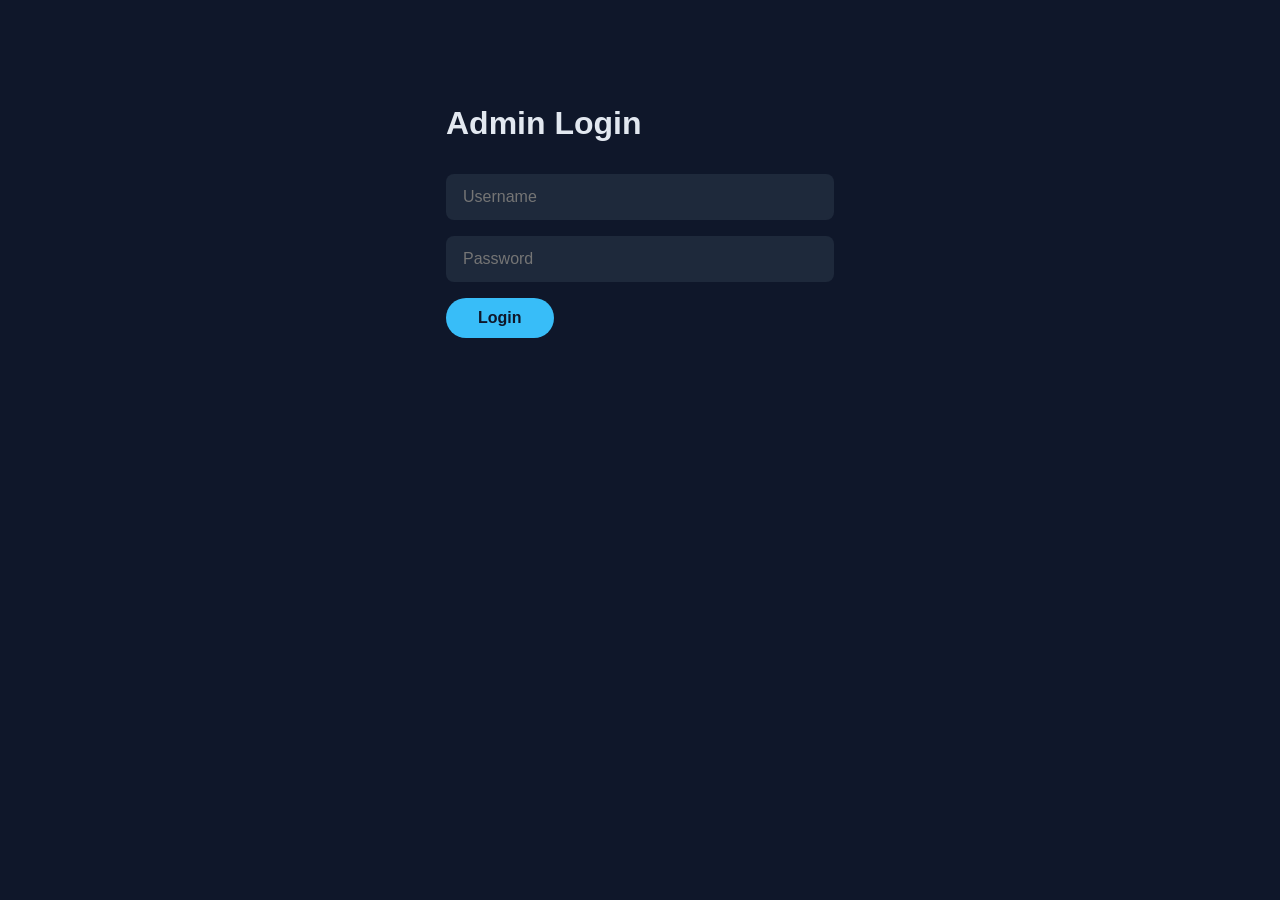
==== PortfolioApi/wwwroot/admin/index.html @ 1032b863 "Add project files." ====
﻿<!DOCTYPE html>
<html lang="en" dir="ltr">
<head>
    <meta charset="UTF-8">
    <meta name="viewport" content="width=device-width, initial-scale=1.0">
    <meta name="robots" content="noindex">
    <title>Admin Dashboard</title>
    <link rel="stylesheet" href="../css/style.css">
    <link rel="stylesheet" href="admin.css">
</head>
<body>

    <main id="login-view" class="admin-login">
        <h1>Admin Login</h1>
        <form id="login-form" class="contact-form">
            <input type="text" id="login-username" placeholder="Username" required autocomplete="username">
            <input type="password" id="login-password" placeholder="Password" required autocomplete="current-password">
            <button type="submit">Login</button>
            <p id="login-status" role="status"></p>
        </form>
    </main>

    <div id="dashboard-view" hidden>
        <header class="admin-bar">
            <h1>Dashboard</h1>
            <button id="logout-button" type="button">Logout</button>
        </header>

        <main>
            <section id="stats-admin">
                <h2>Overview</h2>
                <div class="stats-grid">
                    <div class="stat-card">
                        <span class="stat-value" id="stat-total">–</span>
                        <span class="stat-label">Total visits</span>
                    </div>
                    <div class="stat-card">
                        <span class="stat-value" id="stat-today">–</span>
                        <span class="stat-label">Today</span>
                    </div>
                    <div class="stat-card">
                        <span class="stat-value" id="stat-week">–</span>
                        <span class="stat-label">Last 7 days</span>
                    </div>
                    <div class="stat-card">
                        <span class="stat-value" id="stat-unread">–</span>
                        <span class="stat-label">Unread messages</span>
                    </div>
                </div>
            </section>

            <section id="projects-admin">
                <div class="section-head">
                    <h2>Projects</h2>
                    <button id="add-project-button" type="button" class="primary-button">+ Add project</button>
                </div>

                <form id="project-form" class="contact-form project-form" hidden>
                    <h3 id="project-form-title">New project</h3>
                    <input type="text" id="project-name" placeholder="Name" required maxlength="100">
                    <textarea id="project-description" placeholder="Description" rows="4" required></textarea>
                    <input type="url" id="project-image" placeholder="Image URL (optional)">
                    <input type="url" id="project-link" placeholder="Project link (optional)">
                    <label id="project-active-label" class="checkbox-label" hidden>
                        <input type="checkbox" id="project-active" checked> Visible on the site
                    </label>
                    <div class="form-actions">
                        <button type="submit">Save</button>
                        <button type="button" id="project-cancel" class="secondary-button">Cancel</button>
                    </div>
                    <p id="project-form-status" role="status"></p>
                </form>

                <div class="table-wrap">
                    <table class="admin-table">
                        <thead>
                            <tr>
                                <th>Name</th>
                                <th>Status</th>
                                <th>Created</th>
                                <th>Actions</th>
                            </tr>
                        </thead>
                        <tbody id="projects-body"></tbody>
                    </table>
                </div>
            </section>

            <section id="skills-admin">
                <div class="section-head">
                    <h2>Skills</h2>
                    <button id="add-skill-button" type="button" class="primary-button">+ Add skill</button>
                </div>

                <form id="skill-form" class="contact-form project-form" hidden>
                    <h3 id="skill-form-title">New skill</h3>
                    <input type="text" id="skill-name" placeholder="Name" required maxlength="50">
                    <input type="text" id="skill-category" placeholder="Category" required maxlength="50" list="skill-categories">
                    <datalist id="skill-categories">
                        <option value="Backend"></option>
                        <option value="Frontend"></option>
                        <option value="Database"></option>
                        <option value="Tools"></option>
                    </datalist>
                    <label for="skill-level" class="range-label">Level: <span id="skill-level-value">70</span>%</label>
                    <input type="range" id="skill-level" min="0" max="100" value="70">
                    <label class="checkbox-label">
                        <input type="checkbox" id="skill-active" checked> Visible on the site
                    </label>
                    <div class="form-actions">
                        <button type="submit">Save</button>
                        <button type="button" id="skill-cancel" class="secondary-button">Cancel</button>
                    </div>
                    <p id="skill-form-status" role="status"></p>
                </form>

                <div class="table-wrap">
                    <table class="admin-table">
                        <thead>
                            <tr>
                                <th>Name</th>
                                <th>Category</th>
                                <th>Level</th>
                                <th>Status</th>
                                <th>Actions</th>
                            </tr>
                        </thead>
                        <tbody id="skills-body"></tbody>
                    </table>
                </div>
            </section>

            <section id="messages-admin">
                <h2>Messages</h2>
                <div id="messages-list" class="messages-list"></div>
            </section>
        </main>

    </div>

    <script src="admin.js"></script>
</body>
</html>
---- PortfolioApi/wwwroot/css/style.css ----
﻿/*
    CSS Variables for Dark Theme
*/
:root {
    --bg: #0f172a;
    --surface: #1e293b;
    --text: #e2e8f0;
    --muted: #94a3b8;
    --accent: #38bdf8;
}

* {
    box-sizing: border-box;
    margin: 0;
    padding: 0;
}

body {
    font-family: "Segoe UI", Tahoma, Arial, sans-serif;
    background: var(--bg);
    color: var(--text);
    line-height: 1.7;
}

.hero {
    text-align: center;
    padding: 5rem 1rem 4rem;
    background: linear-gradient(135deg, #1e3a8a, #0f172a);
}

    .hero h1 {
        font-size: clamp(2rem, 6vw, 3.5rem);
    }

    .hero p {
        color: var(--muted);
        font-size: 1.2rem;
        margin-top: 0.5rem;
    }

main {
    max-width: 1100px;
    margin: 0 auto;
    padding: 3rem 1rem;
}

section h2 {
    font-size: 1.8rem;
    margin-bottom: 1.5rem;
    border-inline-start: 4px solid var(--accent);
    padding-inline-start: 0.75rem;
}

.grid {
    display: grid;
    grid-template-columns: repeat(auto-fill, minmax(280px, 1fr));
    gap: 1.5rem;
}

.card {
    background: var(--surface);
    border-radius: 12px;
    padding: 1.5rem;
    display: flex;
    flex-direction: column;
    gap: 0.6rem;
    transition: transform 0.2s, box-shadow 0.2s;
}

    .card:hover {
        transform: translateY(-4px);
        box-shadow: 0 10px 25px rgba(0, 0, 0, 0.35);
    }

    .card h3 {
        color: var(--accent);
    }

    .card p {
        flex-grow: 1;
    }

    .card small {
        color: var(--muted);
    }

    .card a {
        align-self: flex-start;
        color: var(--accent);
        text-decoration: none;
        border: 1px solid var(--accent);
        padding: 0.35rem 0.9rem;
        border-radius: 999px;
        transition: background 0.2s, color 0.2s;
    }

        .card a:hover {
            background: var(--accent);
            color: var(--bg);
        }
        /*
            Skills Section 
        */

section + section {
    margin-top: 3rem;
}

.skill-group {
    background: var(--surface);
    border-radius: 12px;
    padding: 1.5rem;
}

    .skill-group h3 {
        color: var(--accent);
        margin-bottom: 1rem;
    }

.skill {
    margin-bottom: 1rem;
}

.skill-label {
    display: flex;
    justify-content: space-between;
    margin-bottom: 0.3rem;
}

.skill-bar {
    height: 8px;
    background: var(--bg);
    border-radius: 999px;
    overflow: hidden;
}

.skill-fill {
    height: 100%;
    background: var(--accent);
    border-radius: 999px;
}
/*
    img mousaab 
*/
.avatar {
    width: 140px;
    height: 140px;
    border-radius: 50%;
    object-fit: cover;
    border: 4px solid var(--accent);
    margin-top: 1.5rem;
    margin-bottom: 1rem;
}

/*
    Message Section
*/
.contact-form {
    display: flex;
    flex-direction: column;
    gap: 1rem;
    max-width: 600px;
}

    .contact-form input,
    .contact-form textarea {
        background: var(--surface);
        color: var(--text);
        border: 1px solid transparent;
        border-radius: 8px;
        padding: 0.8rem 1rem;
        font-family: inherit;
        font-size: 1rem;
    }

        .contact-form input:focus,
        .contact-form textarea:focus {
            outline: none;
            border-color: var(--accent);
        }

    .contact-form textarea {
        resize: vertical;
    }

    .contact-form button {
        align-self: flex-start;
        background: var(--accent);
        color: var(--bg);
        border: none;
        border-radius: 999px;
        padding: 0.7rem 2rem;
        font-size: 1rem;
        font-weight: bold;
        cursor: pointer;
        transition: opacity 0.2s;
    }

        .contact-form button:hover {
            opacity: 0.85;
        }

        .contact-form button:disabled {
            opacity: 0.5;
            cursor: not-allowed;
        }

#form-status {
    color: var(--muted);
}
/*
    Light Theme
*/
:root[data-theme="light"] {
    --bg: #f1f5f9;
    --surface: #ffffff;
    --text: #0f172a;
    --muted: #475569;
    --accent: #0284c7;
}

.hero {
    position: relative;
}

    .hero h1 {
        color: #f8fafc;
    }

    .hero p {
        color: #cbd5e1;
    }

.card:hover {
    box-shadow: 0 10px 25px rgba(0, 0, 0, 0.2);
}

.theme-toggle {
    position: absolute;
    top: 1rem;
    inset-inline-end: 1rem;
    width: 44px;
    height: 44px;
    border-radius: 50%;
    border: 1px solid rgba(255, 255, 255, 0.4);
    background: rgba(255, 255, 255, 0.12);
    font-size: 1.2rem;
    cursor: pointer;
    transition: background 0.2s;
}

    .theme-toggle:hover {
        background: rgba(255, 255, 255, 0.25);
    }
---- PortfolioApi/wwwroot/admin/admin.css ----
﻿.admin-login {
    max-width: 420px;
    margin: 0 auto;
    padding-top: 6rem;
}

    .admin-login h1 {
        margin-bottom: 1.5rem;
    }

.admin-bar {
    display: flex;
    justify-content: space-between;
    align-items: center;
    padding: 1rem 1.5rem;
    background: var(--surface);
}

    .admin-bar button {
        background: transparent;
        color: var(--accent);
        border: 1px solid var(--accent);
        border-radius: 999px;
        padding: 0.4rem 1.2rem;
        cursor: pointer;
    }

        .admin-bar button:hover {
            background: var(--accent);
            color: var(--bg);
        }
.table-wrap {
    overflow-x: auto;
}

.admin-table {
    width: 100%;
    border-collapse: collapse;
    background: var(--surface);
    border-radius: 12px;
    overflow: hidden;
}

    .admin-table th,
    .admin-table td {
        padding: 0.8rem 1rem;
        text-align: start;
        border-bottom: 1px solid var(--bg);
    }

    .admin-table th {
        color: var(--muted);
        font-weight: 600;
    }

.badge {
    display: inline-block;
    padding: 0.1rem 0.7rem;
    border-radius: 999px;
    font-size: 0.85rem;
}

.badge-on {
    background: rgba(74, 222, 128, 0.15);
    color: #4ade80;
}

.badge-off {
    background: rgba(148, 163, 184, 0.15);
    color: var(--muted);
}
[hidden] {
    display: none !important;
}

.section-head {
    display: flex;
    justify-content: space-between;
    align-items: center;
    gap: 1rem;
    margin-bottom: 1.5rem;
}

    .section-head h2 {
        margin-bottom: 0;
    }

.primary-button {
    background: var(--accent);
    color: var(--bg);
    border: none;
    border-radius: 999px;
    padding: 0.5rem 1.2rem;
    font-weight: bold;
    cursor: pointer;
}

.project-form {
    margin-bottom: 2rem;
}

    .project-form h3 {
        color: var(--accent);
    }

    .project-form input[type="checkbox"] {
        width: auto;
        padding: 0;
        accent-color: var(--accent);
    }

.checkbox-label {
    display: flex;
    align-items: center;
    gap: 0.5rem;
}

.form-actions {
    display: flex;
    gap: 0.75rem;
}

.project-form .secondary-button {
    background: transparent;
    color: var(--accent);
    border: 1px solid var(--accent);
}

.table-button {
    background: transparent;
    color: var(--accent);
    border: 1px solid var(--accent);
    border-radius: 999px;
    padding: 0.25rem 0.9rem;
    cursor: pointer;
}

    .table-button:hover {
        background: var(--accent);
        color: var(--bg);
    }
    .table-button + .table-button {
        margin-inline-start: 0.5rem;
    }

    .table-button.danger {
        color: #f87171;
        border-color: #f87171;
    }

        .table-button.danger:hover {
            background: #f87171;
            color: var(--bg);
        }
.project-form input[type="range"] {
    padding: 0;
    background: transparent;
    accent-color: var(--accent);
}

.range-label {
    color: var(--muted);
}
#projects-admin,
#skills-admin,
#stats-admin,
#messages-admin {
    margin-bottom: 3rem;
}
.stats-grid {
    display: grid;
    grid-template-columns: repeat(auto-fit, minmax(180px, 1fr));
    gap: 1rem;
}

.stat-card {
    background: var(--surface);
    border-radius: 12px;
    padding: 1.2rem 1.5rem;
    display: flex;
    flex-direction: column;
    gap: 0.2rem;
}

.stat-value {
    font-size: 2rem;
    font-weight: bold;
    color: var(--accent);
    line-height: 1.2;
}

.stat-label {
    color: var(--muted);
}

.messages-list {
    display: flex;
    flex-direction: column;
    gap: 1rem;
}

.message-card {
    background: var(--surface);
    border-radius: 12px;
    padding: 1.2rem 1.5rem;
    border-inline-start: 4px solid transparent;
    display: flex;
    flex-direction: column;
    gap: 0.5rem;
}

    .message-card.unread {
        border-inline-start-color: var(--accent);
    }

    .message-card > a {
        align-self: flex-start;
    }

.message-head {
    display: flex;
    justify-content: space-between;
    flex-wrap: wrap;
    gap: 0.5rem 1rem;
}

.message-meta {
    color: var(--muted);
    font-size: 0.9rem;
}

.message-content {
    white-space: pre-wrap;
    overflow-wrap: anywhere;
}

.message-actions {
    display: flex;
    gap: 0.5rem;
}
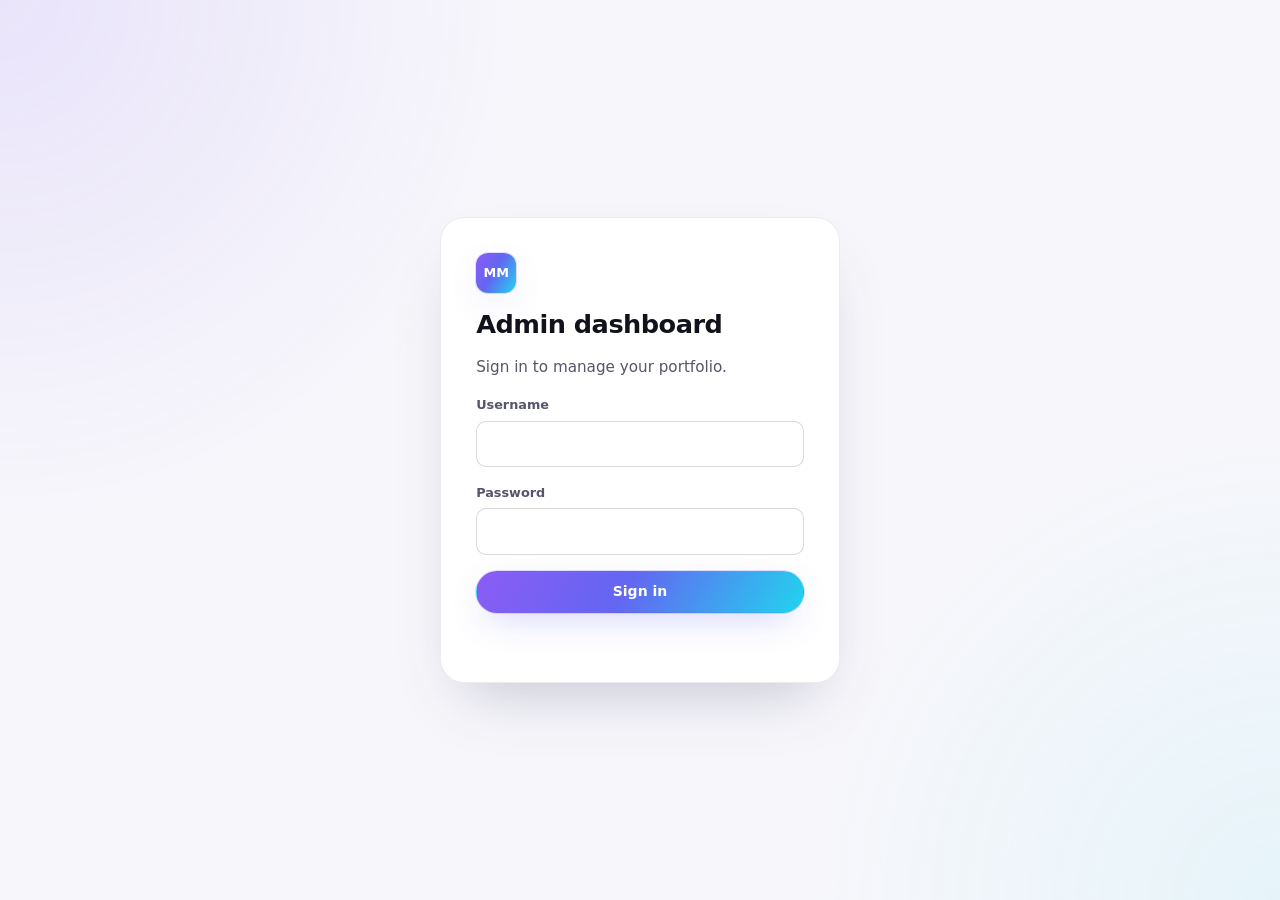
==== commit cfb5ba75: "Add education, experience, certifications, CV and admin CRUD Backend - New Education, Experience, Ce" ====
--- a/PortfolioApi/wwwroot/admin/index.html
+++ b/PortfolioApi/wwwroot/admin/index.html
@@ -4,140 +4,58 @@
     <meta charset="UTF-8">
     <meta name="viewport" content="width=device-width, initial-scale=1.0">
     <meta name="robots" content="noindex">
-    <title>Admin Dashboard</title>
-    <link rel="stylesheet" href="../css/style.css">
+    <title>Admin — Portfolio</title>
+    <link rel="icon" href="../images/favicon.svg" type="image/svg+xml">
+    <script src="../js/theme-init.js"></script>
+    <link rel="stylesheet" href="../css/tokens.css">
     <link rel="stylesheet" href="admin.css">
+    <script type="module" src="js/main.js"></script>
 </head>
 <body>
-
-    <main id="login-view" class="admin-login">
-        <h1>Admin Login</h1>
-        <form id="login-form" class="contact-form">
-            <input type="text" id="login-username" placeholder="Username" required autocomplete="username">
-            <input type="password" id="login-password" placeholder="Password" required autocomplete="current-password">
-            <button type="submit">Login</button>
-            <p id="login-status" role="status"></p>
+    <!-- ============ Login ============ -->
+    <main id="login-view" class="login" hidden>
+        <form id="login-form" class="login__card">
+            <span class="brand-mark">MM</span>
+            <h1>Admin dashboard</h1>
+            <p class="muted">Sign in to manage your portfolio.</p>
+            <label class="field">
+                <span>Username</span>
+                <input type="text" id="login-username" required autocomplete="username">
+            </label>
+            <label class="field">
+                <span>Password</span>
+                <input type="password" id="login-password" required autocomplete="current-password">
+            </label>
+            <button type="submit" class="btn btn--primary btn--block">Sign in</button>
+            <p id="login-status" class="status" role="status"></p>
         </form>
     </main>
 
-    <div id="dashboard-view" hidden>
-        <header class="admin-bar">
-            <h1>Dashboard</h1>
-            <button id="logout-button" type="button">Logout</button>
-        </header>
+    <!-- ============ Dashboard ============ -->
+    <div id="dashboard-view" class="shell" hidden>
+        <aside class="sidebar">
+            <a class="sidebar__brand" href="/" target="_blank" rel="noopener">
+                <span class="brand-mark">MM</span>
+                <span>Portfolio<small>View site ↗</small></span>
+            </a>
+            <nav class="sidebar__nav" id="sidebar-nav" aria-label="Dashboard sections"></nav>
+            <button id="logout-button" type="button" class="btn btn--ghost btn--block">Log out</button>
+        </aside>
 
-        <main>
-            <section id="stats-admin">
-                <h2>Overview</h2>
-                <div class="stats-grid">
-                    <div class="stat-card">
-                        <span class="stat-value" id="stat-total">–</span>
-                        <span class="stat-label">Total visits</span>
-                    </div>
-                    <div class="stat-card">
-                        <span class="stat-value" id="stat-today">–</span>
-                        <span class="stat-label">Today</span>
-                    </div>
-                    <div class="stat-card">
-                        <span class="stat-value" id="stat-week">–</span>
-                        <span class="stat-label">Last 7 days</span>
-                    </div>
-                    <div class="stat-card">
-                        <span class="stat-value" id="stat-unread">–</span>
-                        <span class="stat-label">Unread messages</span>
-                    </div>
-                </div>
-            </section>
-
-            <section id="projects-admin">
-                <div class="section-head">
-                    <h2>Projects</h2>
-                    <button id="add-project-button" type="button" class="primary-button">+ Add project</button>
-                </div>
-
-                <form id="project-form" class="contact-form project-form" hidden>
-                    <h3 id="project-form-title">New project</h3>
-                    <input type="text" id="project-name" placeholder="Name" required maxlength="100">
-                    <textarea id="project-description" placeholder="Description" rows="4" required></textarea>
-                    <input type="url" id="project-image" placeholder="Image URL (optional)">
-                    <input type="url" id="project-link" placeholder="Project link (optional)">
-                    <label id="project-active-label" class="checkbox-label" hidden>
-                        <input type="checkbox" id="project-active" checked> Visible on the site
-                    </label>
-                    <div class="form-actions">
-                        <button type="submit">Save</button>
-                        <button type="button" id="project-cancel" class="secondary-button">Cancel</button>
-                    </div>
-                    <p id="project-form-status" role="status"></p>
-                </form>
-
-                <div class="table-wrap">
-                    <table class="admin-table">
-                        <thead>
-                            <tr>
-                                <th>Name</th>
-                                <th>Status</th>
-                                <th>Created</th>
-                                <th>Actions</th>
-                            </tr>
-                        </thead>
-                        <tbody id="projects-body"></tbody>
-                    </table>
-                </div>
-            </section>
-
-            <section id="skills-admin">
-                <div class="section-head">
-                    <h2>Skills</h2>
-                    <button id="add-skill-button" type="button" class="primary-button">+ Add skill</button>
-                </div>
-
-                <form id="skill-form" class="contact-form project-form" hidden>
-                    <h3 id="skill-form-title">New skill</h3>
-                    <input type="text" id="skill-name" placeholder="Name" required maxlength="50">
-                    <input type="text" id="skill-category" placeholder="Category" required maxlength="50" list="skill-categories">
-                    <datalist id="skill-categories">
-                        <option value="Backend"></option>
-                        <option value="Frontend"></option>
-                        <option value="Database"></option>
-                        <option value="Tools"></option>
-                    </datalist>
-                    <label for="skill-level" class="range-label">Level: <span id="skill-level-value">70</span>%</label>
-                    <input type="range" id="skill-level" min="0" max="100" value="70">
-                    <label class="checkbox-label">
-                        <input type="checkbox" id="skill-active" checked> Visible on the site
-                    </label>
-                    <div class="form-actions">
-                        <button type="submit">Save</button>
-                        <button type="button" id="skill-cancel" class="secondary-button">Cancel</button>
-                    </div>
-                    <p id="skill-form-status" role="status"></p>
-                </form>
-
-                <div class="table-wrap">
-                    <table class="admin-table">
-                        <thead>
-                            <tr>
-                                <th>Name</th>
-                                <th>Category</th>
-                                <th>Level</th>
-                                <th>Status</th>
-                                <th>Actions</th>
-                            </tr>
-                        </thead>
-                        <tbody id="skills-body"></tbody>
-                    </table>
-                </div>
-            </section>
-
-            <section id="messages-admin">
-                <h2>Messages</h2>
-                <div id="messages-list" class="messages-list"></div>
-            </section>
-        </main>
-
+        <main class="content" id="content" tabindex="-1"></main>
     </div>
 
-    <script src="admin.js"></script>
+    <dialog id="confirm-dialog" class="dialog">
+        <form method="dialog">
+            <h2 id="confirm-title">Are you sure?</h2>
+            <p id="confirm-text" class="muted"></p>
+            <div class="dialog__actions">
+                <button value="cancel" class="btn btn--ghost">Cancel</button>
+                <button value="ok" class="btn btn--danger">Delete</button>
+            </div>
+        </form>
+    </dialog>
+
+    <div id="toast" class="toast" role="status" aria-live="polite"></div>
 </body>
-</html>+</html>
--- a/PortfolioApi/wwwroot/css/tokens.css
+++ b/PortfolioApi/wwwroot/css/tokens.css
@@ -0,0 +1,91 @@
+/* =========================================================
+   Design tokens — the single source of truth for the look.
+   Dark is the default; [data-theme="light"] overrides.
+   ========================================================= */
+:root {
+    /* Brand gradient */
+    --c-violet: #8b5cf6;
+    --c-indigo: #6366f1;
+    --c-cyan: #22d3ee;
+    --c-pink: #ec4899;
+    --c-emerald: #34d399;
+    --grad-brand: linear-gradient(120deg, var(--c-violet) 0%, var(--c-indigo) 45%, var(--c-cyan) 100%);
+    --grad-brand-soft: linear-gradient(120deg, rgb(139 92 246 / .18), rgb(34 211 238 / .14));
+    --grad-text: linear-gradient(100deg, #c4b5fd 0%, #818cf8 35%, #22d3ee 70%, #a78bfa 100%);
+
+    /* Surfaces (dark) */
+    --bg: #07070d;
+    --bg-elev: #0d0d17;
+    --surface: rgb(255 255 255 / .035);
+    --surface-strong: rgb(255 255 255 / .06);
+    --surface-solid: #11111c;
+    --border: rgb(255 255 255 / .08);
+    --border-strong: rgb(255 255 255 / .16);
+
+    /* Text */
+    --text: #ececf4;
+    --text-muted: #9a9ab0;
+    --text-subtle: #6b6b82;
+    --on-accent: #ffffff;
+
+    /* Effects */
+    --glow: 0 0 0 1px rgb(139 92 246 / .25), 0 10px 40px -10px rgb(99 102 241 / .55);
+    --shadow-lg: 0 30px 60px -20px rgb(0 0 0 / .6);
+    --blob-opacity: .55;
+    --grid-line: rgb(255 255 255 / .045);
+    --code-bg: #0b0b14;
+
+    /* Typography */
+    --font-sans: "Inter", "Segoe UI Variable Text", "Segoe UI", system-ui, -apple-system, "Helvetica Neue", Arial, sans-serif;
+    --font-display: "Inter Display", "Segoe UI Variable Display", "Segoe UI", system-ui, -apple-system, sans-serif;
+    --font-mono: "JetBrains Mono", "Cascadia Code", "Fira Code", ui-monospace, Consolas, monospace;
+
+    --fs-xs: .75rem;
+    --fs-sm: .875rem;
+    --fs-base: 1rem;
+    --fs-lg: 1.125rem;
+    --fs-xl: clamp(1.25rem, 1.1rem + .6vw, 1.5rem);
+    --fs-2xl: clamp(2rem, 1.4rem + 2.6vw, 3.25rem);
+    --fs-hero: clamp(2.6rem, 1.6rem + 4.6vw, 5.2rem);
+
+    /* Spacing & shape */
+    --space-section: clamp(5rem, 3rem + 8vw, 9rem);
+    --radius-sm: 10px;
+    --radius: 16px;
+    --radius-lg: 24px;
+    --radius-pill: 999px;
+    --container: 1180px;
+    --nav-h: 72px;
+
+    /* Motion */
+    --ease-out: cubic-bezier(.16, 1, .3, 1);
+    --ease-spring: cubic-bezier(.34, 1.56, .64, 1);
+    --dur-fast: .2s;
+    --dur: .45s;
+    --dur-slow: .9s;
+
+    color-scheme: dark;
+}
+
+:root[data-theme="light"] {
+    --bg: #f7f7fb;
+    --bg-elev: #ffffff;
+    --surface: rgb(255 255 255 / .7);
+    --surface-strong: #ffffff;
+    --surface-solid: #ffffff;
+    --border: rgb(20 20 50 / .08);
+    --border-strong: rgb(20 20 50 / .16);
+
+    --text: #12121c;
+    --text-muted: #55556b;
+    --text-subtle: #8a8aa0;
+
+    --grad-text: linear-gradient(100deg, #7c3aed 0%, #4f46e5 40%, #0891b2 75%, #7c3aed 100%);
+    --glow: 0 0 0 1px rgb(99 102 241 / .2), 0 12px 36px -12px rgb(99 102 241 / .45);
+    --shadow-lg: 0 30px 60px -25px rgb(30 30 80 / .25);
+    --blob-opacity: .35;
+    --grid-line: rgb(20 20 60 / .05);
+    --code-bg: #0f0f1a;
+
+    color-scheme: light;
+}
--- a/PortfolioApi/wwwroot/admin/admin.css
+++ b/PortfolioApi/wwwroot/admin/admin.css
@@ -1,240 +1,271 @@
-﻿.admin-login {
-    max-width: 420px;
-    margin: 0 auto;
-    padding-top: 6rem;
-}
-
-    .admin-login h1 {
-        margin-bottom: 1.5rem;
-    }
-
-.admin-bar {
-    display: flex;
-    justify-content: space-between;
+﻿/* =========================================================
+   Admin dashboard — builds on the public site's tokens.css
+   ========================================================= */
+*, *::before, *::after { box-sizing: border-box; margin: 0; padding: 0; }
+[hidden] { display: none !important; }
+
+body {
+    min-height: 100vh;
+    font-family: var(--font-sans);
+    font-size: .95rem;
+    line-height: 1.55;
+    color: var(--text);
+    background: var(--bg);
+    -webkit-font-smoothing: antialiased;
+}
+
+/* Ambient glow on its own fixed layer (cheaper than background-attachment: fixed) */
+body::before {
+    content: "";
+    position: fixed;
+    inset: 0;
+    z-index: -1;
+    pointer-events: none;
+    background:
+        radial-gradient(900px circle at 0% 0%, rgb(139 92 246 / .12), transparent 60%),
+        radial-gradient(800px circle at 100% 100%, rgb(34 211 238 / .08), transparent 60%);
+}
+
+h1, h2, h3 { font-family: var(--font-display); letter-spacing: -.02em; line-height: 1.2; }
+a { color: inherit; }
+button, input, textarea, select { font: inherit; color: inherit; }
+img { display: block; max-width: 100%; }
+:focus-visible { outline: 2px solid var(--c-indigo); outline-offset: 2px; border-radius: 6px; }
+.muted { color: var(--text-muted); }
+.visually-hidden { position: absolute; width: 1px; height: 1px; overflow: hidden; clip: rect(0 0 0 0); }
+
+.brand-mark {
+    display: inline-grid;
+    place-items: center;
+    width: 40px;
+    height: 40px;
+    border-radius: 12px;
+    font-weight: 800;
+    font-size: .8rem;
+    color: #fff;
+    background: var(--grad-brand);
+    box-shadow: var(--glow);
+    flex-shrink: 0;
+}
+
+/* ---------- Buttons ---------- */
+.btn {
+    display: inline-flex;
     align-items: center;
-    padding: 1rem 1.5rem;
+    justify-content: center;
+    gap: .4rem;
+    padding: .6rem 1.1rem;
+    border-radius: var(--radius-pill);
+    border: 1px solid transparent;
+    font-weight: 600;
+    font-size: .875rem;
+    cursor: pointer;
+    white-space: nowrap;
+    transition: transform var(--dur-fast), background-color var(--dur-fast), border-color var(--dur-fast), opacity var(--dur-fast);
+}
+.btn:active { transform: scale(.97); }
+.btn:disabled { opacity: .6; cursor: progress; }
+.btn--primary { color: #fff; background: var(--grad-brand); box-shadow: var(--glow); }
+.btn--ghost { background: var(--surface); border-color: var(--border-strong); }
+.btn--ghost:hover { border-color: var(--c-indigo); }
+.btn--danger { color: #fff; background: #e11d48; }
+.btn--danger-ghost { color: #fb7185; background: transparent; border-color: rgb(251 113 133 / .35); }
+.btn--danger-ghost:hover { background: rgb(251 113 133 / .1); }
+.btn--sm { padding: .35rem .8rem; font-size: .8rem; }
+.btn--block { width: 100%; }
+
+/* ---------- Login ---------- */
+.login { display: grid; place-items: center; min-height: 100vh; padding: 1rem; }
+.login__card {
+    display: grid;
+    gap: 1rem;
+    width: min(400px, 100%);
+    padding: 2.2rem;
+    border-radius: var(--radius-lg);
+    background: var(--surface-solid);
+    border: 1px solid var(--border);
+    box-shadow: var(--shadow-lg);
+}
+.login__card h1 { font-size: 1.6rem; }
+
+/* ---------- Fields ---------- */
+.field, .form-field { display: grid; gap: .35rem; }
+.field span, .form-field__label { font-size: .8rem; font-weight: 600; color: var(--text-muted); }
+
+input:not([type=checkbox]):not([type=range]):not([type=file]), textarea, select {
+    width: 100%;
+    padding: .65rem .8rem;
+    border-radius: var(--radius-sm);
     background: var(--surface);
-}
-
-    .admin-bar button {
-        background: transparent;
-        color: var(--accent);
-        border: 1px solid var(--accent);
-        border-radius: 999px;
-        padding: 0.4rem 1.2rem;
-        cursor: pointer;
-    }
-
-        .admin-bar button:hover {
-            background: var(--accent);
-            color: var(--bg);
-        }
-.table-wrap {
-    overflow-x: auto;
-}
-
-.admin-table {
-    width: 100%;
-    border-collapse: collapse;
-    background: var(--surface);
-    border-radius: 12px;
-    overflow: hidden;
-}
-
-    .admin-table th,
-    .admin-table td {
-        padding: 0.8rem 1rem;
-        text-align: start;
-        border-bottom: 1px solid var(--bg);
-    }
-
-    .admin-table th {
-        color: var(--muted);
-        font-weight: 600;
-    }
-
-.badge {
-    display: inline-block;
-    padding: 0.1rem 0.7rem;
-    border-radius: 999px;
-    font-size: 0.85rem;
-}
-
-.badge-on {
-    background: rgba(74, 222, 128, 0.15);
-    color: #4ade80;
-}
-
-.badge-off {
-    background: rgba(148, 163, 184, 0.15);
-    color: var(--muted);
-}
-[hidden] {
-    display: none !important;
-}
-
-.section-head {
-    display: flex;
-    justify-content: space-between;
-    align-items: center;
-    gap: 1rem;
-    margin-bottom: 1.5rem;
-}
-
-    .section-head h2 {
-        margin-bottom: 0;
-    }
-
-.primary-button {
-    background: var(--accent);
-    color: var(--bg);
-    border: none;
-    border-radius: 999px;
-    padding: 0.5rem 1.2rem;
-    font-weight: bold;
-    cursor: pointer;
-}
-
-.project-form {
-    margin-bottom: 2rem;
-}
-
-    .project-form h3 {
-        color: var(--accent);
-    }
-
-    .project-form input[type="checkbox"] {
-        width: auto;
-        padding: 0;
-        accent-color: var(--accent);
-    }
-
-.checkbox-label {
-    display: flex;
-    align-items: center;
-    gap: 0.5rem;
-}
-
-.form-actions {
-    display: flex;
-    gap: 0.75rem;
-}
-
-.project-form .secondary-button {
-    background: transparent;
-    color: var(--accent);
-    border: 1px solid var(--accent);
-}
-
-.table-button {
-    background: transparent;
-    color: var(--accent);
-    border: 1px solid var(--accent);
-    border-radius: 999px;
-    padding: 0.25rem 0.9rem;
-    cursor: pointer;
-}
-
-    .table-button:hover {
-        background: var(--accent);
-        color: var(--bg);
-    }
-    .table-button + .table-button {
-        margin-inline-start: 0.5rem;
-    }
-
-    .table-button.danger {
-        color: #f87171;
-        border-color: #f87171;
-    }
-
-        .table-button.danger:hover {
-            background: #f87171;
-            color: var(--bg);
-        }
-.project-form input[type="range"] {
-    padding: 0;
-    background: transparent;
-    accent-color: var(--accent);
-}
-
-.range-label {
-    color: var(--muted);
-}
-#projects-admin,
-#skills-admin,
-#stats-admin,
-#messages-admin {
-    margin-bottom: 3rem;
-}
-.stats-grid {
-    display: grid;
-    grid-template-columns: repeat(auto-fit, minmax(180px, 1fr));
-    gap: 1rem;
-}
-
-.stat-card {
-    background: var(--surface);
-    border-radius: 12px;
-    padding: 1.2rem 1.5rem;
+    border: 1px solid var(--border-strong);
+    outline: none;
+    transition: border-color var(--dur-fast), box-shadow var(--dur-fast);
+}
+textarea { resize: vertical; min-height: 90px; }
+select option { background: var(--surface-solid); }
+input:focus, textarea:focus, select:focus { border-color: var(--c-indigo); box-shadow: 0 0 0 3px rgb(99 102 241 / .2); }
+input[type=range] { width: 100%; accent-color: var(--c-indigo); }
+.form-field__hint { color: var(--text-subtle); font-size: .78rem; }
+.form-field__output { font-family: var(--font-mono); font-size: .85rem; color: var(--text-muted); }
+
+.form-check { display: inline-flex; align-items: center; gap: .55rem; font-weight: 500; cursor: pointer; }
+.form-check input { width: 18px; height: 18px; accent-color: var(--c-indigo); }
+
+.file-row { display: flex; gap: .5rem; align-items: center; }
+.file-row input { flex: 1; min-width: 0; }
+.file-preview:empty { display: none; }
+.file-preview img {
+    max-height: 160px;
+    border-radius: var(--radius-sm);
+    border: 1px solid var(--border);
+    margin-top: .35rem;
+}
+.file-preview a { font-size: .85rem; color: var(--c-cyan); }
+
+.status { min-height: 1.3em; font-size: .85rem; color: #fb7185; }
+.login .status { color: var(--text-muted); }
+
+/* ---------- Shell ---------- */
+.shell { display: grid; grid-template-columns: 250px minmax(0, 1fr); min-height: 100vh; }
+
+.sidebar {
+    position: sticky;
+    top: 0;
+    height: 100vh;
     display: flex;
     flex-direction: column;
-    gap: 0.2rem;
-}
-
-.stat-value {
-    font-size: 2rem;
-    font-weight: bold;
-    color: var(--accent);
-    line-height: 1.2;
-}
-
-.stat-label {
-    color: var(--muted);
-}
-
-.messages-list {
-    display: flex;
-    flex-direction: column;
-    gap: 1rem;
-}
-
-.message-card {
+    gap: 1.5rem;
+    padding: 1.4rem 1rem;
+    border-right: 1px solid var(--border);
+    background: color-mix(in srgb, var(--bg-elev) 80%, transparent);
+    backdrop-filter: blur(12px);
+}
+.sidebar__brand { display: flex; align-items: center; gap: .7rem; text-decoration: none; font-weight: 700; padding: 0 .4rem; }
+.sidebar__brand small { display: block; font-weight: 500; font-size: .75rem; color: var(--text-subtle); }
+.sidebar__nav { display: grid; gap: .2rem; flex: 1; align-content: start; }
+.sidebar__link {
+    padding: .6rem .85rem;
+    border-radius: var(--radius-sm);
+    text-decoration: none;
+    font-weight: 500;
+    color: var(--text-muted);
+    transition: background-color var(--dur-fast), color var(--dur-fast);
+}
+.sidebar__link:hover { color: var(--text); background: var(--surface); }
+.sidebar__link[aria-current="page"] {
+    color: var(--text);
+    background: var(--grad-brand-soft);
+    box-shadow: inset 2px 0 0 var(--c-violet);
+}
+
+.content { padding: 2rem clamp(1rem, 3vw, 2.5rem) 4rem; outline: none; max-width: 1200px; width: 100%; }
+
+.view { display: grid; gap: 1.5rem; }
+.view__head { display: flex; justify-content: space-between; align-items: flex-end; gap: 1rem; flex-wrap: wrap; }
+.view__head h2 { font-size: 1.7rem; display: flex; align-items: center; gap: .6rem; }
+.count-badge {
+    font-family: var(--font-mono);
+    font-size: .8rem;
+    padding: .1rem .55rem;
+    border-radius: var(--radius-pill);
+    background: var(--surface-strong);
+    border: 1px solid var(--border);
+    color: var(--text-muted);
+}
+
+.panel {
+    padding: 1.4rem;
+    border-radius: var(--radius);
     background: var(--surface);
-    border-radius: 12px;
-    padding: 1.2rem 1.5rem;
-    border-inline-start: 4px solid transparent;
-    display: flex;
-    flex-direction: column;
-    gap: 0.5rem;
-}
-
-    .message-card.unread {
-        border-inline-start-color: var(--accent);
-    }
-
-    .message-card > a {
-        align-self: flex-start;
-    }
-
-.message-head {
-    display: flex;
-    justify-content: space-between;
-    flex-wrap: wrap;
-    gap: 0.5rem 1rem;
-}
-
-.message-meta {
-    color: var(--muted);
-    font-size: 0.9rem;
-}
-
-.message-content {
-    white-space: pre-wrap;
-    overflow-wrap: anywhere;
-}
-
-.message-actions {
-    display: flex;
-    gap: 0.5rem;
-}+    border: 1px solid var(--border);
+}
+.panel__title { grid-column: 1 / -1; font-size: 1.1rem; }
+
+.form-grid { display: grid; grid-template-columns: repeat(2, minmax(0, 1fr)); gap: 1rem 1.2rem; }
+.form-field--wide, .form-check, .form-actions { grid-column: 1 / -1; }
+.form-actions { display: flex; align-items: center; gap: .6rem; flex-wrap: wrap; padding-top: .4rem; }
+
+/* ---------- Table ---------- */
+.table-wrap { overflow-x: auto; border-radius: var(--radius); border: 1px solid var(--border); background: var(--surface); }
+.table { width: 100%; border-collapse: collapse; }
+.table th, .table td { padding: .75rem 1rem; text-align: left; vertical-align: middle; border-bottom: 1px solid var(--border); }
+.table tr:last-child td { border-bottom: 0; }
+.table th { font-size: .75rem; text-transform: uppercase; letter-spacing: .06em; color: var(--text-subtle); font-weight: 600; }
+.table tbody tr:hover { background: var(--surface); }
+.table__actions { width: 1%; white-space: nowrap; text-align: right; }
+.table__empty { text-align: center; color: var(--text-muted); padding: 2rem 1rem; }
+.row-actions { display: flex; gap: .4rem; justify-content: flex-end; }
+.cell-title { display: grid; }
+.cell-title small { color: var(--text-subtle); }
+
+.thumb { width: 64px; height: 42px; object-fit: cover; border-radius: 8px; border: 1px solid var(--border); }
+.thumb--empty { display: grid; place-items: center; color: var(--text-subtle); background: var(--surface-strong); }
+
+.pill { display: inline-block; padding: .15rem .6rem; border-radius: var(--radius-pill); font-size: .75rem; font-weight: 600; white-space: nowrap; }
+.pill--on, .pill--Completed { background: rgb(52 211 153 / .14); color: #34d399; }
+.pill--off, .pill--Planned { background: rgb(148 163 184 / .16); color: var(--text-muted); }
+.pill--InProgress { background: rgb(251 191 36 / .15); color: #fbbf24; }
+
+/* ---------- Overview tiles ---------- */
+.tiles { display: grid; grid-template-columns: repeat(auto-fill, minmax(190px, 1fr)); gap: 1rem; }
+.tile { display: grid; gap: .2rem; padding: 1.2rem 1.3rem; border-radius: var(--radius); background: var(--surface); border: 1px solid var(--border); }
+.tile__value { font-family: var(--font-display); font-size: 2rem; font-weight: 800; background: var(--grad-text); -webkit-background-clip: text; background-clip: text; color: transparent; }
+.tile__label { font-size: .8rem; color: var(--text-muted); }
+
+/* ---------- Messages ---------- */
+.messages { display: grid; gap: 1rem; }
+.message { display: grid; gap: .5rem; }
+.message--unread { border-color: rgb(139 92 246 / .5); box-shadow: inset 3px 0 0 var(--c-violet); }
+.message__head { display: flex; justify-content: space-between; gap: 1rem; flex-wrap: wrap; }
+.message__email { color: var(--c-cyan); font-size: .85rem; width: fit-content; }
+.message__body { white-space: pre-wrap; }
+.message .row-actions { justify-content: flex-start; }
+.empty { color: var(--text-muted); }
+
+/* ---------- Dialog & toast ---------- */
+.dialog {
+    margin: auto;
+    width: min(440px, calc(100% - 2rem));
+    padding: 1.6rem;
+    border-radius: var(--radius-lg);
+    border: 1px solid var(--border-strong);
+    background: var(--surface-solid);
+    color: var(--text);
+    box-shadow: var(--shadow-lg);
+}
+.dialog::backdrop { background: rgb(0 0 0 / .55); backdrop-filter: blur(3px); }
+.dialog h2 { font-size: 1.15rem; margin-bottom: .5rem; }
+.dialog__actions { display: flex; justify-content: flex-end; gap: .6rem; margin-top: 1.4rem; }
+
+.toast {
+    position: fixed;
+    right: 1.5rem;
+    bottom: 1.5rem;
+    z-index: 100;
+    max-width: min(380px, calc(100% - 3rem));
+    padding: .8rem 1.1rem;
+    border-radius: var(--radius);
+    background: var(--surface-solid);
+    border: 1px solid rgb(52 211 153 / .4);
+    box-shadow: var(--shadow-lg);
+    opacity: 0;
+    transform: translateY(12px);
+    pointer-events: none;
+    transition: opacity var(--dur) var(--ease-out), transform var(--dur) var(--ease-out);
+}
+.toast[data-kind="error"] { border-color: rgb(251 113 133 / .5); }
+.toast.is-visible { opacity: 1; transform: none; }
+
+/* ---------- Responsive ---------- */
+@media (max-width: 860px) {
+    .shell { grid-template-columns: 1fr; }
+    .sidebar { position: static; height: auto; flex-direction: row; flex-wrap: wrap; align-items: center; gap: .8rem; padding: .8rem 1rem; border-right: 0; border-bottom: 1px solid var(--border); }
+    .sidebar__nav { order: 3; flex-basis: 100%; display: flex; overflow-x: auto; gap: .3rem; }
+    .sidebar__link { white-space: nowrap; }
+    .sidebar .btn--block { width: auto; margin-left: auto; }
+    .form-grid { grid-template-columns: 1fr; }
+}
+
+@media (prefers-reduced-motion: reduce) {
+    *, *::before, *::after { transition-duration: .001ms !important; }
+}
